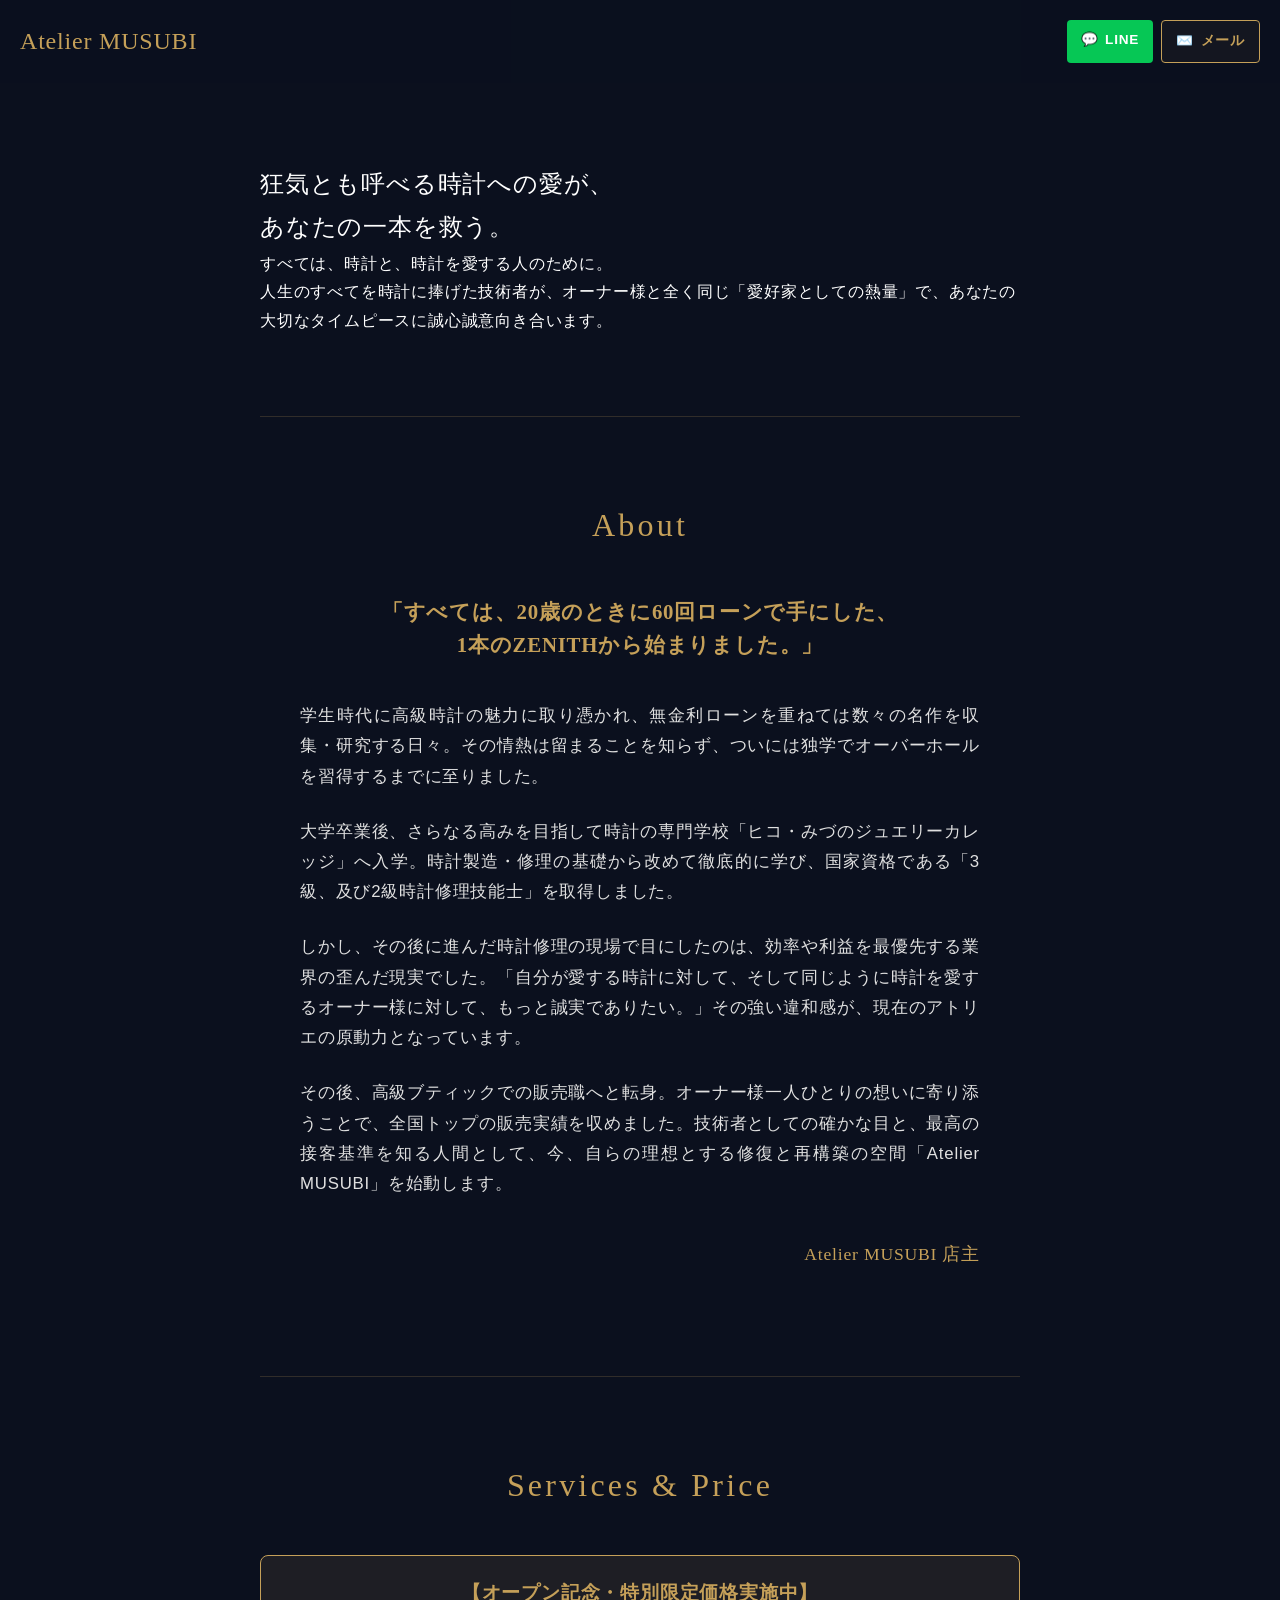
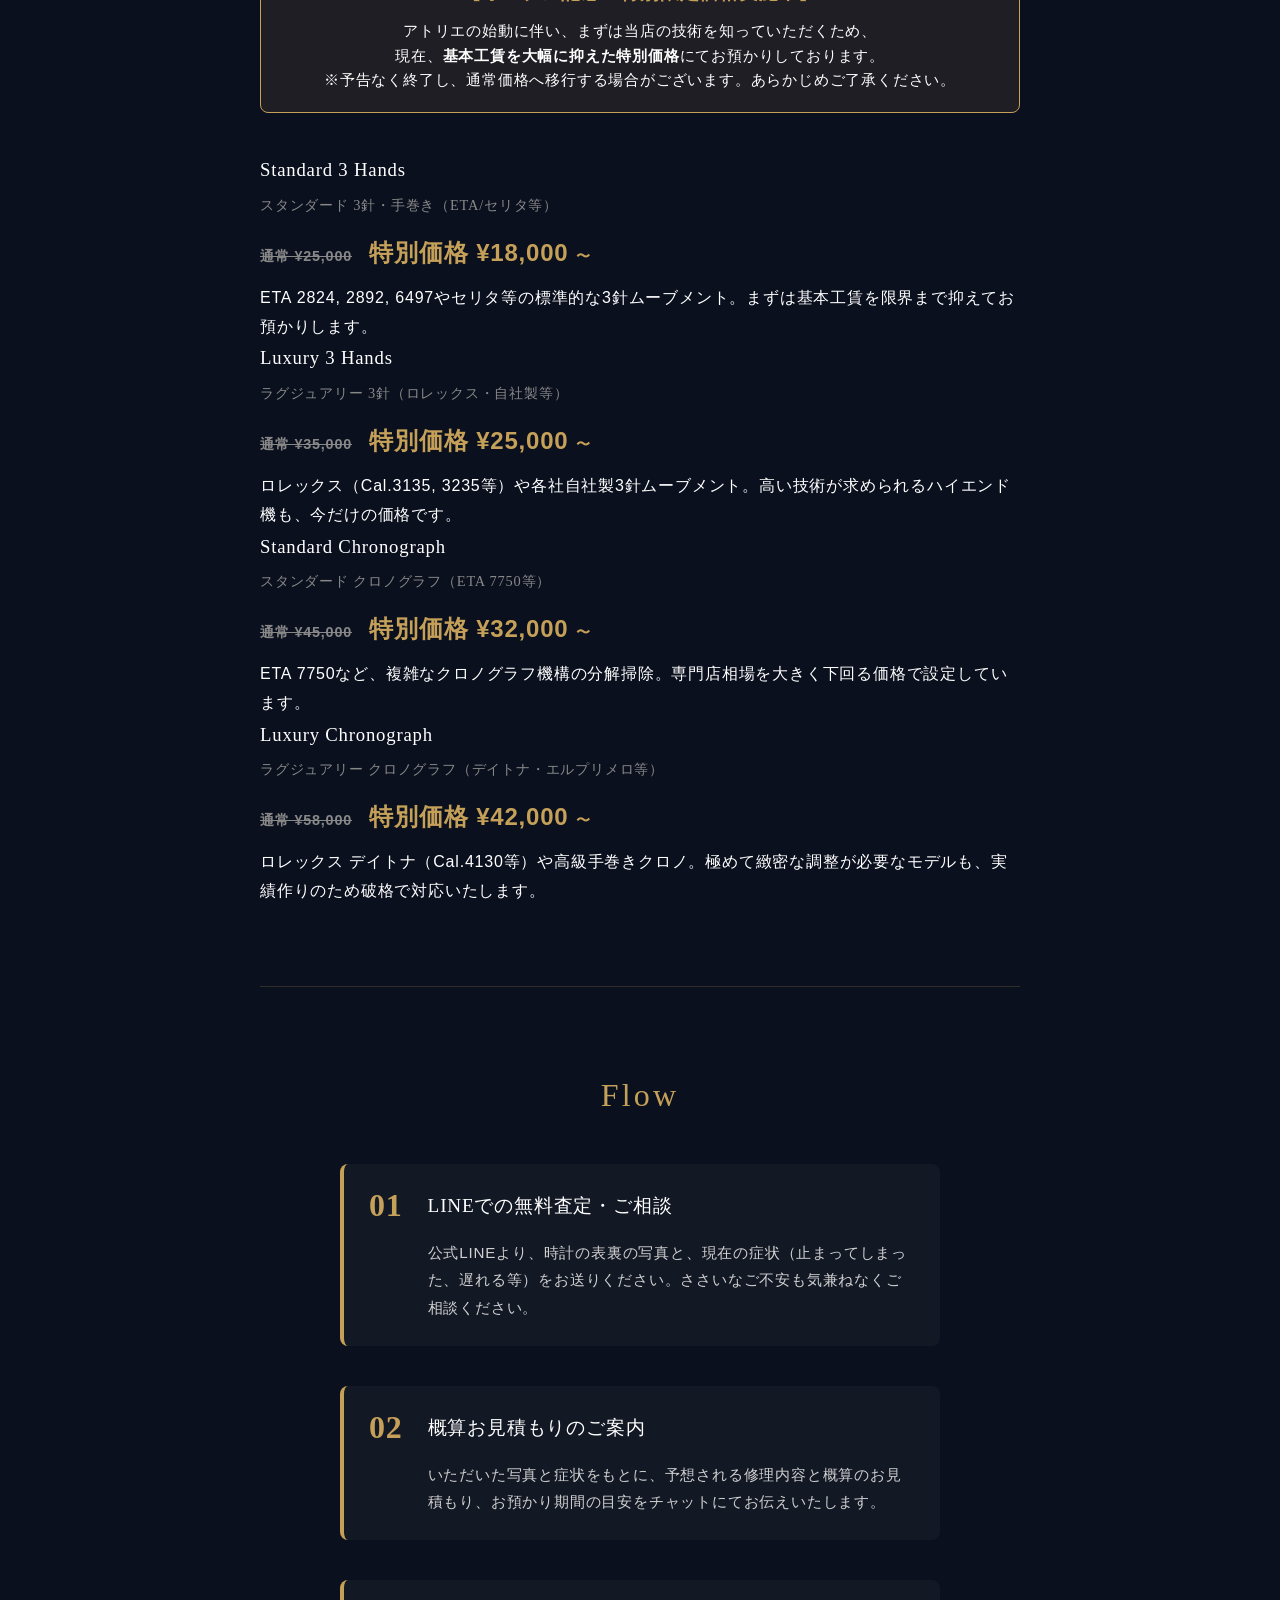
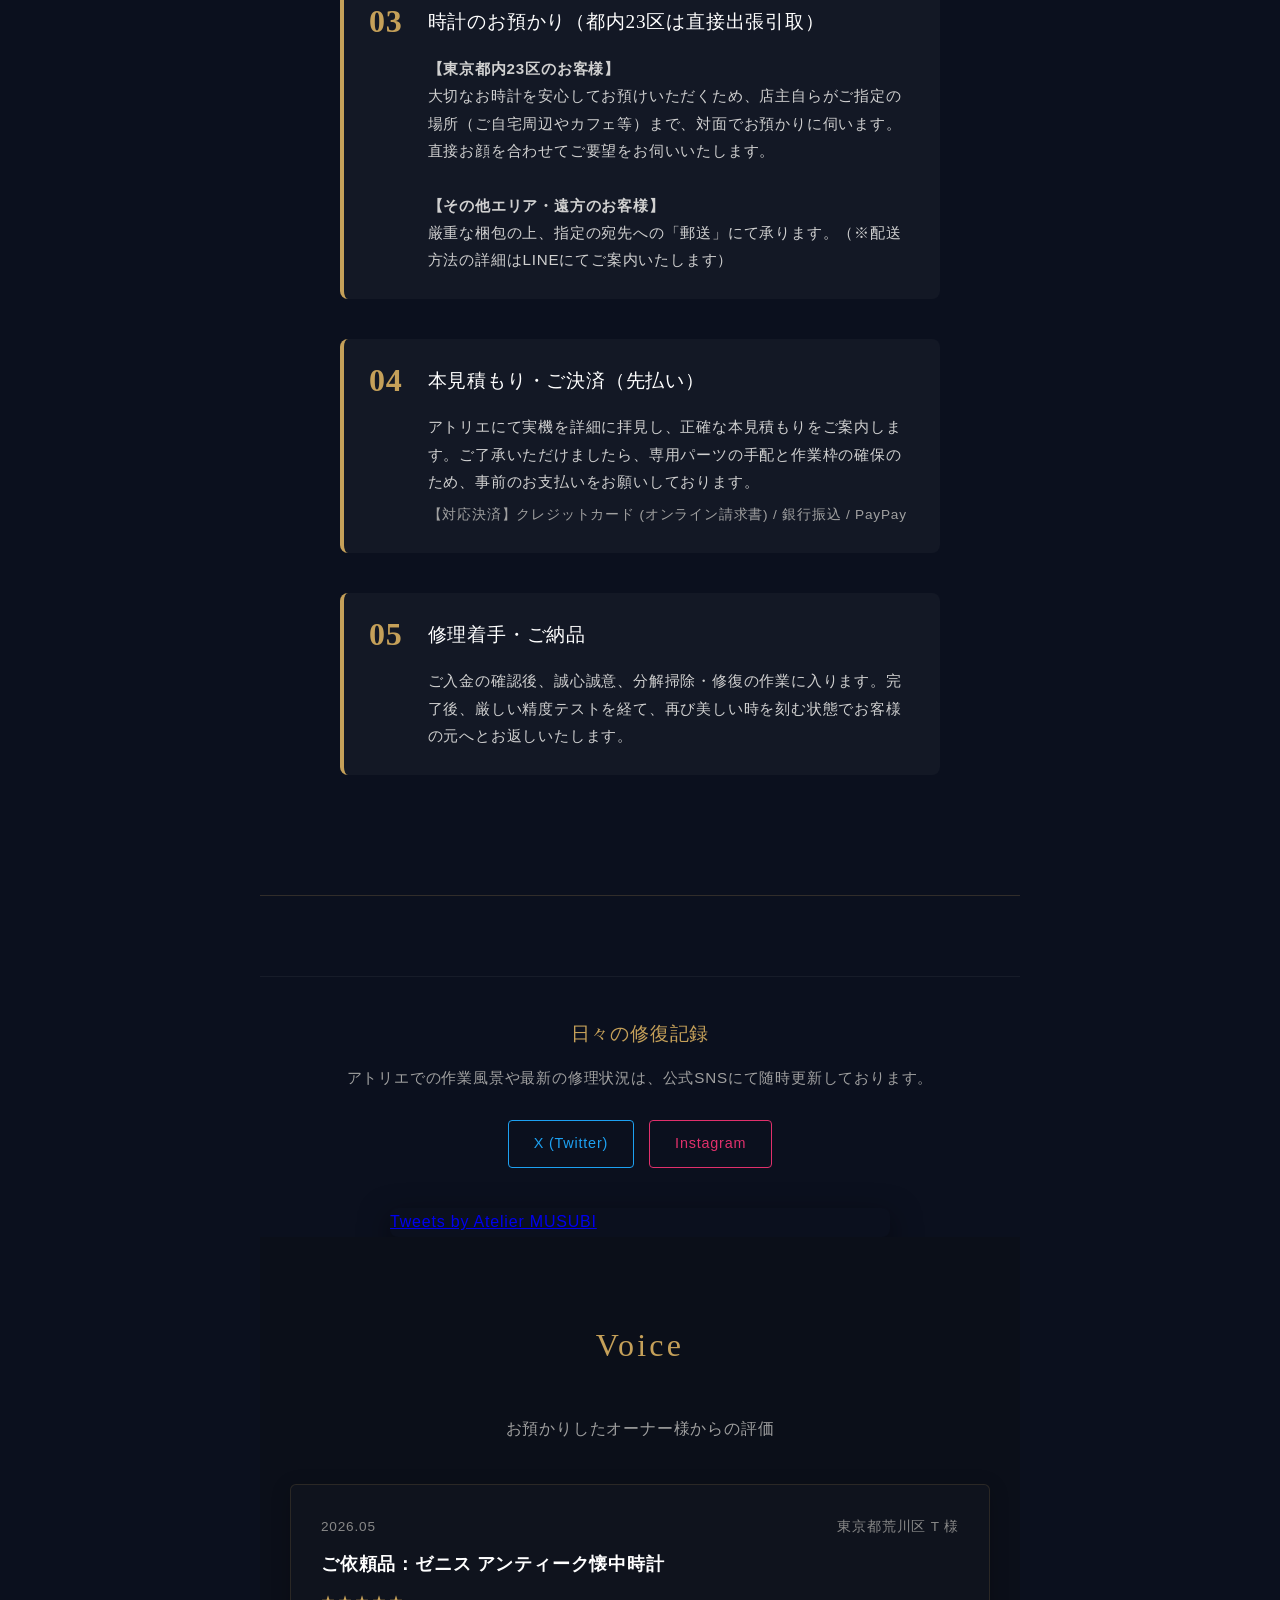
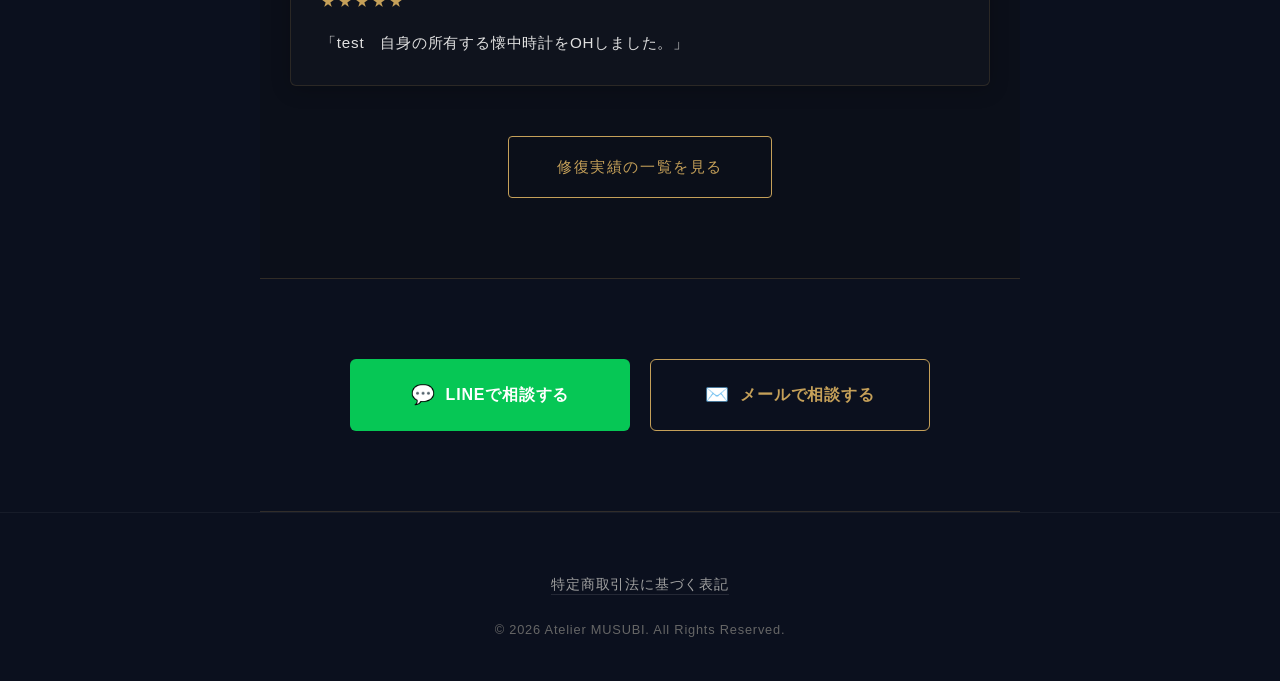
==== index.html @ 2d069932 "Add files via upload" ====
<!DOCTYPE html>
<html lang="ja">
<head>
    <meta charset="UTF-8">
    <meta name="viewport" content="width=device-width, initial-scale=1.0">
    <title>Atelier MUSUBI | 時計修理・再構築アトリエ</title>
    <link rel="stylesheet" href="css/style.css">
</head>
<body>

	<header class="header" style="display: flex; justify-content: space-between; align-items: center;">
        <div class="header-logo">
            <h1><a href="index.html" style="color: #c5a059; text-decoration: none;">Atelier MUSUBI</a></h1>
        </div>
        <div class="header-contact" style="display: flex; gap: 8px;">
            
            <a href="https://lin.ee/UCH9TGd" target="_blank" style="display: inline-block; padding: 8px 14px; background: #06c755; color: #fff; text-decoration: none; border-radius: 4px; font-size: 0.85rem; font-weight: bold; transition: opacity 0.3s;">
                <span style="margin-right: 2px;">💬</span> LINE
            </a>
            
            <a href="mailto:atelier.watch.musubi@gmail.com?subject=【Atelier MUSUBI】無料査定・修理のご相談&body=以下の項目をご記入の上、送信してください。写真をご添付いただけますと、よりスムーズな概算お見積りが可能です。%0D%0A%0D%0A■時計のブランド：%0D%0A%0D%0A■モデル名・型番：%0D%0A%0D%0A■現在の状態（止まっている、遅れるなど）：%0D%0A%0D%0A■その他ご相談事項：" style="display: inline-block; padding: 8px 14px; background: rgba(197, 160, 89, 0.05); border: 1px solid #c5a059; color: #c5a059; text-decoration: none; border-radius: 4px; font-size: 0.85rem; font-weight: bold; transition: all 0.3s;">
                <span style="margin-right: 2px;">✉️</span> メール
            </a>
            
        </div>
    </header>

    <main>
        <section id="hero" class="section-hero">
            <div class="hero-content">
                <h2 class="hero-catchphrase">狂気とも呼べる時計への愛が、<br>あなたの一本を救う。</h2>
                <p class="hero-subtext">すべては、時計と、時計を愛する人のために。<br>人生のすべてを時計に捧げた技術者が、オーナー様と全く同じ「愛好家としての熱量」で、あなたの大切なタイムピースに誠心誠意向き合います。</p>
            </div>
        </section>

        <section id="about" class="section-about">
            <h2 class="section-title">About</h2>
            <div class="about-content">
                <div class="profile-story">
                    <p class="story-lead">「すべては、20歳のときに60回ローンで手にした、</br>1本のZENITHから始まりました。」</p>
                    
                    <p>学生時代に高級時計の魅力に取り憑かれ、無金利ローンを重ねては数々の名作を収集・研究する日々。その情熱は留まることを知らず、ついには独学でオーバーホールを習得するまでに至りました。</p>
                    
                    <p>大学卒業後、さらなる高みを目指して時計の専門学校「ヒコ・みづのジュエリーカレッジ」へ入学。時計製造・修理の基礎から改めて徹底的に学び、国家資格である「3級、及び2級時計修理技能士」を取得しました。</p>
                    
                    <p>しかし、その後に進んだ時計修理の現場で目にしたのは、効率や利益を最優先する業界の歪んだ現実でした。「自分が愛する時計に対して、そして同じように時計を愛するオーナー様に対して、もっと誠実でありたい。」その強い違和感が、現在のアトリエの原動力となっています。</p>
                    
                    <p>その後、高級ブティックでの販売職へと転身。オーナー様一人ひとりの想いに寄り添うことで、全国トップの販売実績を収めました。技術者としての確かな目と、最高の接客基準を知る人間として、今、自らの理想とする修復と再構築の空間「Atelier MUSUBI」を始動します。</p>
                    
                    <p class="story-signature">Atelier MUSUBI 店主</p>
                </div>
            </div>
        </section>

        <section id="services" class="section-services">
            <h2 class="section-title">Services & Price</h2>
            
            <div class="campaign-box" style="background-color: rgba(197, 160, 89, 0.1); border: 1px solid #c5a059; padding: 20px; border-radius: 8px; margin-bottom: 40px; text-align: center;">
                <h3 style="color: #c5a059; margin-bottom: 10px; font-weight: bold;">【オープン記念・特別限定価格実施中】</h3>
                <p style="font-size: 0.95rem; line-height: 1.6;">
                    アトリエの始動に伴い、まずは当店の技術を知っていただくため、<br>
                    現在、<b>基本工賃を大幅に抑えた特別価格</b>にてお預かりしております。<br>
                    ※予告なく終了し、通常価格へ移行する場合がございます。あらかじめご了承ください。
                </p>
            </div>

            <div class="services-list">
                
                <div class="service-item">
                    <h3>Standard 3 Hands<br><span style="font-size: 0.9rem; color: #888;">スタンダード 3針・手巻き（ETA/セリタ等）</span></h3>
                    <p class="price" style="font-size: 1.5rem; color: #c5a059; font-weight: bold; margin: 10px 0;">
                        <span style="font-size: 0.9rem; text-decoration: line-through; color: #888; margin-right: 10px;">通常 ¥25,000</span>
                        特別価格 ¥18,000 <span style="font-size: 0.9rem;">〜</span>
                    </p>
                    <p class="service-desc">ETA 2824, 2892, 6497やセリタ等の標準的な3針ムーブメント。まずは基本工賃を限界まで抑えてお預かりします。</p>
                </div>

                <div class="service-item">
                    <h3>Luxury 3 Hands<br><span style="font-size: 0.9rem; color: #888;">ラグジュアリー 3針（ロレックス・自社製等）</span></h3>
                    <p class="price" style="font-size: 1.5rem; color: #c5a059; font-weight: bold; margin: 10px 0;">
                        <span style="font-size: 0.9rem; text-decoration: line-through; color: #888; margin-right: 10px;">通常 ¥35,000</span>
                        特別価格 ¥25,000 <span style="font-size: 0.9rem;">〜</span>
                    </p>
                    <p class="service-desc">ロレックス（Cal.3135, 3235等）や各社自社製3針ムーブメント。高い技術が求められるハイエンド機も、今だけの価格です。</p>
                </div>

                <div class="service-item">
                    <h3>Standard Chronograph<br><span style="font-size: 0.9rem; color: #888;">スタンダード クロノグラフ（ETA 7750等）</span></h3>
                    <p class="price" style="font-size: 1.5rem; color: #c5a059; font-weight: bold; margin: 10px 0;">
                        <span style="font-size: 0.9rem; text-decoration: line-through; color: #888; margin-right: 10px;">通常 ¥45,000</span>
                        特別価格 ¥32,000 <span style="font-size: 0.9rem;">〜</span>
                    </p>
                    <p class="service-desc">ETA 7750など、複雑なクロノグラフ機構の分解掃除。専門店相場を大きく下回る価格で設定しています。</p>
                </div>

                <div class="service-item">
                    <h3>Luxury Chronograph<br><span style="font-size: 0.9rem; color: #888;">ラグジュアリー クロノグラフ（デイトナ・エルプリメロ等）</span></h3>
                    <p class="price" style="font-size: 1.5rem; color: #c5a059; font-weight: bold; margin: 10px 0;">
                        <span style="font-size: 0.9rem; text-decoration: line-through; color: #888; margin-right: 10px;">通常 ¥58,000</span>
                        特別価格 ¥42,000 <span style="font-size: 0.9rem;">〜</span>
                    </p>
                    <p class="service-desc">ロレックス デイトナ（Cal.4130等）や高級手巻きクロノ。極めて緻密な調整が必要なモデルも、実績作りのため破格で対応いたします。</p>
                </div>

            </div>
        </section>

        <section id="flow" class="section-flow">
            <h2 class="section-title">Flow</h2>
            <div class="flow-container">
                
                <div class="flow-step">
                    <div class="step-number">01</div>
                    <div class="step-content">
                        <h3>LINEでの無料査定・ご相談</h3>
                        <p>公式LINEより、時計の表裏の写真と、現在の症状（止まってしまった、遅れる等）をお送りください。ささいなご不安も気兼ねなくご相談ください。</p>
                    </div>
                </div>

                <div class="flow-step">
                    <div class="step-number">02</div>
                    <div class="step-content">
                        <h3>概算お見積もりのご案内</h3>
                        <p>いただいた写真と症状をもとに、予想される修理内容と概算のお見積もり、お預かり期間の目安をチャットにてお伝えいたします。</p>
                    </div>
                </div>

                <div class="flow-step">
                    <div class="step-number">03</div>
                    <div class="step-content">
                        <h3>時計のお預かり（都内23区は直接出張引取）</h3>
                        <p>
                            <strong>【東京都内23区のお客様】</strong><br>
                            大切なお時計を安心してお預けいただくため、店主自らがご指定の場所（ご自宅周辺やカフェ等）まで、対面でお預かりに伺います。直接お顔を合わせてご要望をお伺いいたします。<br><br>
                            <strong>【その他エリア・遠方のお客様】</strong><br>
                            厳重な梱包の上、指定の宛先への「郵送」にて承ります。（※配送方法の詳細はLINEにてご案内いたします）
                        </p>
                    </div>
                </div>

<div class="flow-step">
                    <div class="step-number">04</div>
                    <div class="step-content">
                        <h3>本見積もり・ご決済（先払い）</h3>
                        <p>アトリエにて実機を詳細に拝見し、正確な本見積もりをご案内します。ご了承いただけましたら、専用パーツの手配と作業枠の確保のため、事前のお支払いをお願いしております。<br>
                        <span style="font-size: 0.85rem; color: #a0a0a0; display: inline-block; margin-top: 8px;">【対応決済】クレジットカード (オンライン請求書) / 銀行振込 / PayPay</span></p>
                    </div>
                </div>

                <div class="flow-step">
                    <div class="step-number">05</div>
                    <div class="step-content">
                        <h3>修理着手・ご納品</h3>
                        <p>ご入金の確認後、誠心誠意、分解掃除・修復の作業に入ります。完了後、厳しい精度テストを経て、再び美しい時を刻む状態でお客様の元へとお返しいたします。</p>
                    </div>
                </div>

            </div>
        </section>
<div style="margin-top: 80px; padding-top: 40px; border-top: 1px solid rgba(255,255,255,0.05);">
                    <h3 style="color: #c5a059; font-size: 1.2rem; margin-bottom: 15px; text-align: center;">日々の修復記録</h3>
                    <p style="font-size: 0.95rem; color: #a0a0a0; margin-bottom: 30px; text-align: center; line-height: 1.6;">
                        アトリエでの作業風景や最新の修理状況は、公式SNSにて随時更新しております。
                    </p>
                    
                    <div style="display: flex; justify-content: center; gap: 15px; margin-bottom: 40px;">
                        <a href="https://twitter.com/Atelier_MUSUBI" target="_blank" style="display: inline-block; padding: 10px 25px; border: 1px solid #1DA1F2; color: #1DA1F2; text-decoration: none; border-radius: 4px; font-size: 0.9rem; transition: 0.3s;">
                            X (Twitter)
                        </a>
                        <a href="https://instagram.com/atelier.musubi" target="_blank" style="display: inline-block; padding: 10px 25px; border: 1px solid #E1306C; color: #E1306C; text-decoration: none; border-radius: 4px; font-size: 0.9rem; transition: 0.3s;">
                            Instagram
                        </a>
                    </div>

                    <div style="max-width: 500px; margin: 0 auto; border-radius: 8px; overflow: hidden; box-shadow: 0 10px 30px rgba(0,0,0,0.5);">
                        <a class="twitter-timeline" data-height="500" data-theme="dark" href="https://twitter.com/Atelier_MUSUBI">Tweets by Atelier MUSUBI</a> 
                        <script async src="https://platform.twitter.com/widgets.js" charset="utf-8"></script>
                    </div>
                </div>

<section id="reviews" style="padding: 80px 0; background-color: #0b0f19;">
            <div style="max-width: 800px; margin: 0 auto; padding: 0 20px;">
                <h2 class="section-title">Voice</h2>
                <p style="text-align: center; margin-bottom: 40px; color: #a0a0a0;">お預かりしたオーナー様からの評価</p>
                
                <div id="auto-reviews" class="reviews-grid"></div>

                <div style="text-align: center; margin-top: 50px;">
                    <a href="works.html" style="display: inline-block; padding: 16px 48px; border: 1px solid #c5a059; color: #c5a059; text-decoration: none; font-size: 0.95rem; letter-spacing: 0.1em; transition: all 0.3s ease; border-radius: 4px;" onmouseover="this.style.backgroundColor='#c5a059'; this.style.color='#12182b';" onmouseout="this.style.backgroundColor='transparent'; this.style.color='#c5a059';">
                        修復実績の一覧を見る
                    </a>
                </div>
            </div>
        </section>



        <section id="contact" class="section-contact">
                            <div style="display: flex; flex-wrap: wrap; justify-content: center; gap: 20px;">
                    <a href="https://lin.ee/UCH9TGd" target="_blank" style="display: flex; align-items: center; justify-content: center; width: 280px; padding: 18px 0; background: #06c755; color: #fff; text-decoration: none; border-radius: 6px; font-weight: bold; letter-spacing: 0.05em; transition: 0.3s;">
                        <span style="font-size: 1.2rem; margin-right: 10px;">💬</span> LINEで相談する
                    </a>

                    <a href="mailto:your-email@example.com?subject=【Atelier MUSUBI】無料査定・修理のご相談&body=以下の項目をご記入の上、送信してください。写真をご添付いただけますと、よりスムーズな概算お見積りが可能です。%0D%0A%0D%0A■時計のブランド：%0D%0A%0D%0A■モデル名・型番：%0D%0A%0D%0A■現在の状態（止まっている、遅れるなど）：%0D%0A%0D%0A■その他ご相談事項：" style="display: flex; align-items: center; justify-content: center; width: 280px; padding: 18px 0; background: transparent; border: 1px solid #c5a059; color: #c5a059; text-decoration: none; border-radius: 6px; font-weight: bold; letter-spacing: 0.05em; transition: 0.3s;">
    <span style="font-size: 1.2rem; margin-right: 10px;">✉️</span> メールで相談する
</a>
                </div>
            </div>
        </section>
        </section>
    </main>




    <footer class="footer" style="text-align: center; padding: 60px 0 40px; color: #666; font-size: 0.8rem; border-top: 1px solid rgba(255,255,255,0.05);">
        <div style="margin-bottom: 20px;">
            <a href="law.html" style="color: #a0a0a0; text-decoration: none; font-size: 0.85rem; border-bottom: 1px solid rgba(255,255,255,0.1); padding-bottom: 2px; transition: color 0.3s;" onmouseover="this.style.color='#c5a059';" onmouseout="this.style.color='#a0a0a0';">
                特定商取引法に基づく表記
            </a>
        </div>
        <p>&copy; 2026 Atelier MUSUBI. All Rights Reserved.</p>
    </footer>

<script src="js/reviews.js"></script>

</body>
</html>
</body>
</html>
---- css/style.css ----
@charset "UTF-8";

/* ========================================
   ベース設定（全体のリセットと基本カラー）
   ======================================== */
* {
    margin: 0;
    padding: 0;
    box-sizing: border-box;
}

body {
    /* 深いネイビーを背景に、文字を白に */
    background-color: #0b101e;
    color: #ffffff;
    font-family: "Helvetica Neue", Arial, "Hiragino Kaku Gothic ProN", "Hiragino Sans", Meiryo, sans-serif;
    line-height: 1.8;
    letter-spacing: 0.05em;
}

/* 見出し用の優雅なフォント（明朝体で高級感を演出） */
h1, h2, h3 {
    font-family: "Yu Mincho", "Hiragino Mincho ProN", serif;
    font-weight: normal;
}

/* ========================================
   レイアウトの共通設定
   ======================================== */
main {
    max-width: 800px; /* PCで見ても広がりすぎず、読みやすい幅に制限 */
    margin: 0 auto;   /* 画面の中央に配置 */
    padding: 0 20px;
}

section {
    padding: 80px 0; /* 各セクションの上下にたっぷりとした余白をとる */
    border-bottom: 1px solid rgba(197, 160, 89, 0.2); /* 区切り線として、うっすらとしたゴールドの線を引く */
}

.section-title {
    color: #c5a059; /* Atelier MUSUBIのアクセントカラー（ゴールド） */
    font-size: 2rem;
    text-align: center;
    margin-bottom: 40px;
    letter-spacing: 0.1em;
}

/* ========================================
   ヘッダー（一番上の領域）
   ======================================== */
.header {
    display: flex;
    justify-content: space-between;
    align-items: center;
    padding: 20px;
    background-color: rgba(11, 16, 30, 0.9);
    position: sticky; /* スクロールしても上部に追従させる */
    top: 0;
}

.header-logo h1 {
    font-size: 1.5rem;
    color: #c5a059;
}

/* ========================================
   ボタン（LINEへの導線）
   ======================================== */
.btn-line-header {
    background-color: #06C755;
    color: #fff;
    text-decoration: none;
    padding: 10px 20px;
    border-radius: 20px;
    font-size: 0.9rem;
    font-weight: bold;
}

.btn-line-main {
    display: block;
    width: 100%;
    max-width: 300px;
    margin: 40px auto 0;
    padding: 15px 0;
    background-color: #06C755;
    color: #fff;
    text-align: center;
    text-decoration: none;
    border-radius: 30px;
    font-weight: bold;
    letter-spacing: 0.05em;
    transition: opacity 0.3s;
}

.btn-line-main:hover {
    opacity: 0.8;
}

/* ========================================
   Aboutセクションの装飾
   ======================================== */
.about-content {
    max-width: 680px;
    margin: 0 auto;
}

.profile-story p {
    margin-bottom: 25px;
    font-size: 1.05rem;
    color: #e0e0e0;
    text-align: justify;
}

.profile-story .story-lead {
    font-family: "Yu Mincho", "Hiragino Mincho ProN", serif;
    font-size: 1.3rem;
    color: #c5a059;
    line-height: 1.6;
    text-align: center;
    margin-bottom: 40px;
    font-weight: bold;
}

.profile-story .story-signature {
    font-family: "Yu Mincho", "Hiragino Mincho ProN", serif;
    text-align: right;
    font-size: 1.1rem;
    color: #c5a059;
    margin-top: 40px;
}

/* ========================================
   Flowセクションの装飾
   ======================================== */
.flow-container {
    max-width: 600px;
    margin: 0 auto;
}

.flow-step {
    display: flex;
    align-items: flex-start;
    margin-bottom: 40px;
    background-color: rgba(255, 255, 255, 0.03);
    padding: 25px;
    border-radius: 8px;
    border-left: 4px solid #c5a059;
}

.step-number {
    font-family: "Yu Mincho", "Hiragino Mincho ProN", serif;
    font-size: 2rem;
    color: #c5a059;
    font-weight: bold;
    margin-right: 25px;
    line-height: 1;
}

.step-content h3 {
    font-size: 1.2rem;
    margin-bottom: 15px;
    color: #ffffff;
}

.step-content p {
    font-size: 0.95rem;
    color: #d0d0d0;
}
/* ========================================
   お客様の声（Voice）の装飾
   ======================================== */
.reviews-grid {
    display: flex;
    flex-direction: column;
    gap: 30px;
    max-width: 700px;
    margin: 0 auto;
}

.review-card {
    background: rgba(255, 255, 255, 0.02);
    border: 1px solid rgba(197, 160, 89, 0.15);
    padding: 30px;
    border-radius: 6px;
    box-shadow: 0 4px 20px rgba(0, 0, 0, 0.2);
}

.review-meta {
    display: flex;
    justify-content: space-between;
    font-size: 0.85rem;
    color: #888;
    margin-bottom: 10px;
}

.review-model {
    font-size: 1.1rem;
    color: #ffffff;
    margin-bottom: 8px;
    font-family: "Yu Mincho", "Hiragino Mincho ProN", serif;
}

.review-stars {
    color: #c5a059; /* ゴールド */
    font-size: 0.9rem;
    margin-bottom: 15px;
    letter-spacing: 0.2em;
}

.review-comment {
    color: #e0e0e0;
    font-size: 0.95rem;
    line-height: 1.7;
    text-align: justify;
}
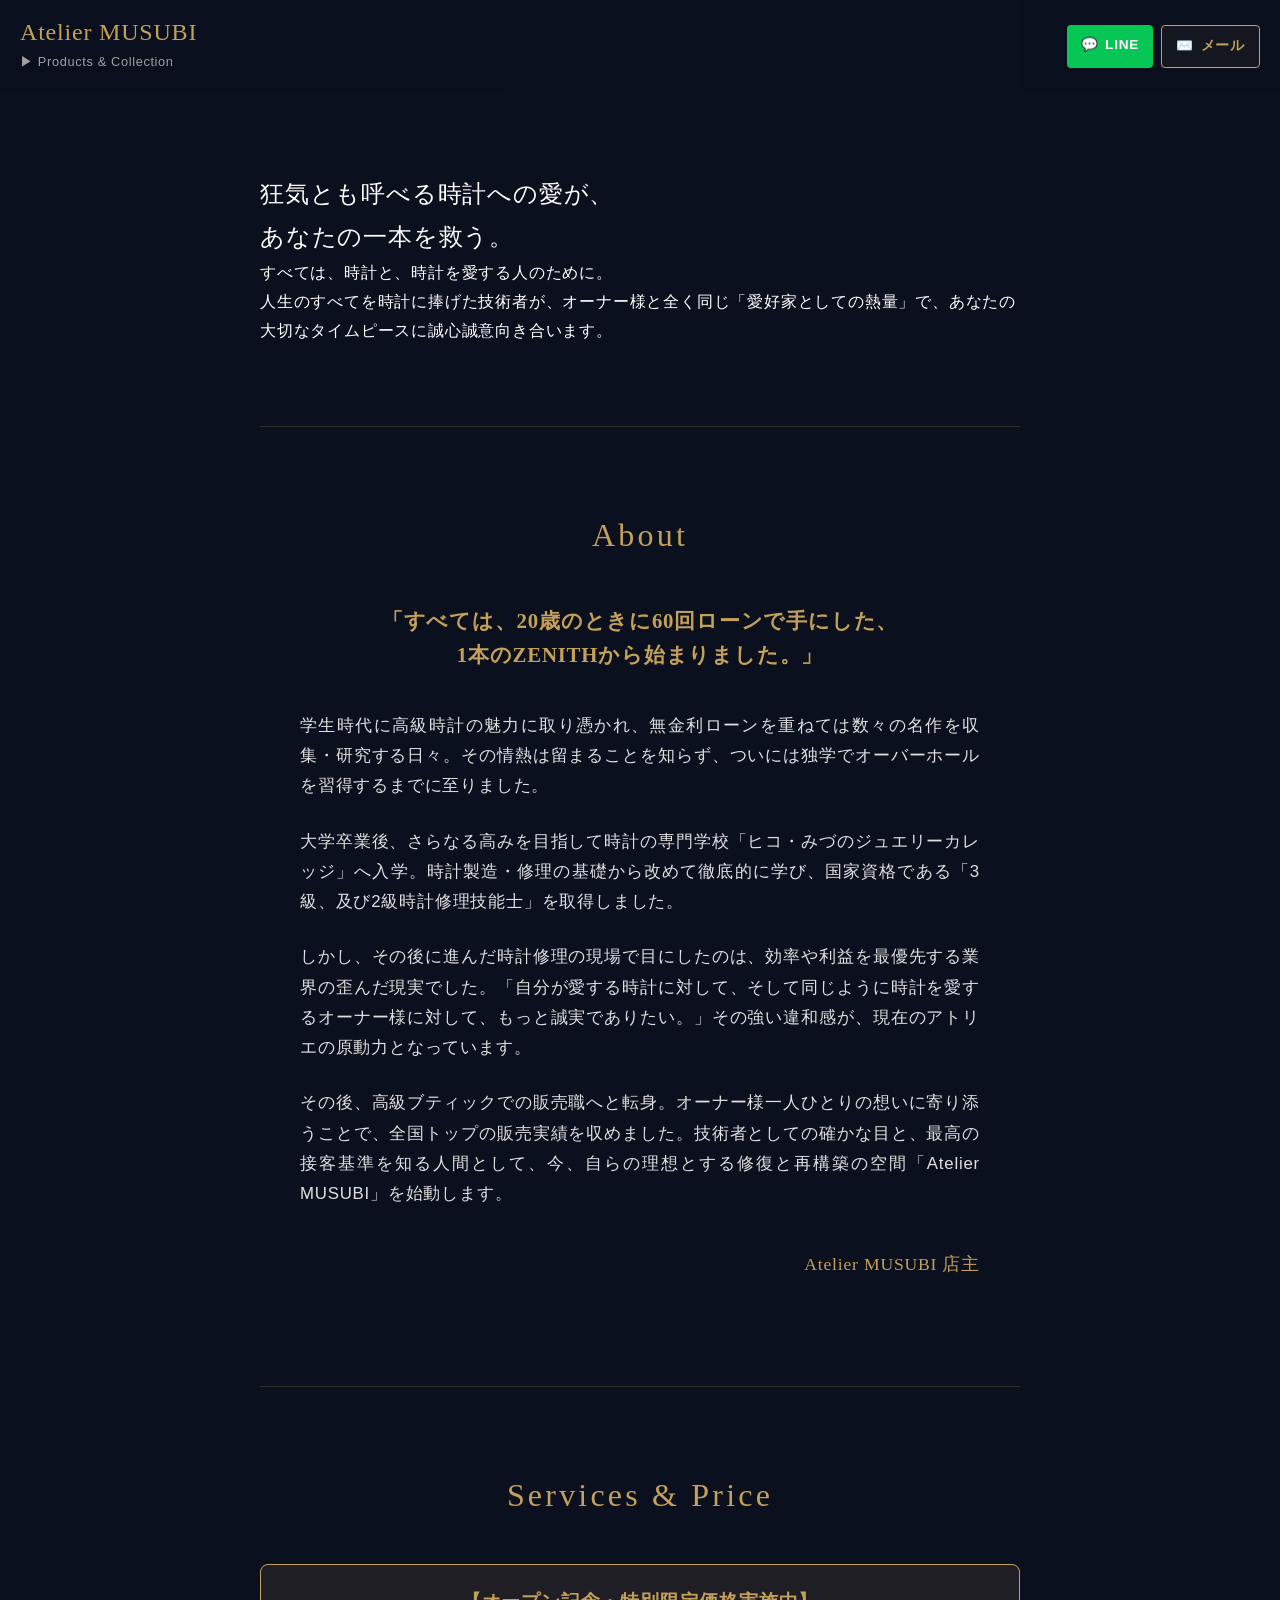
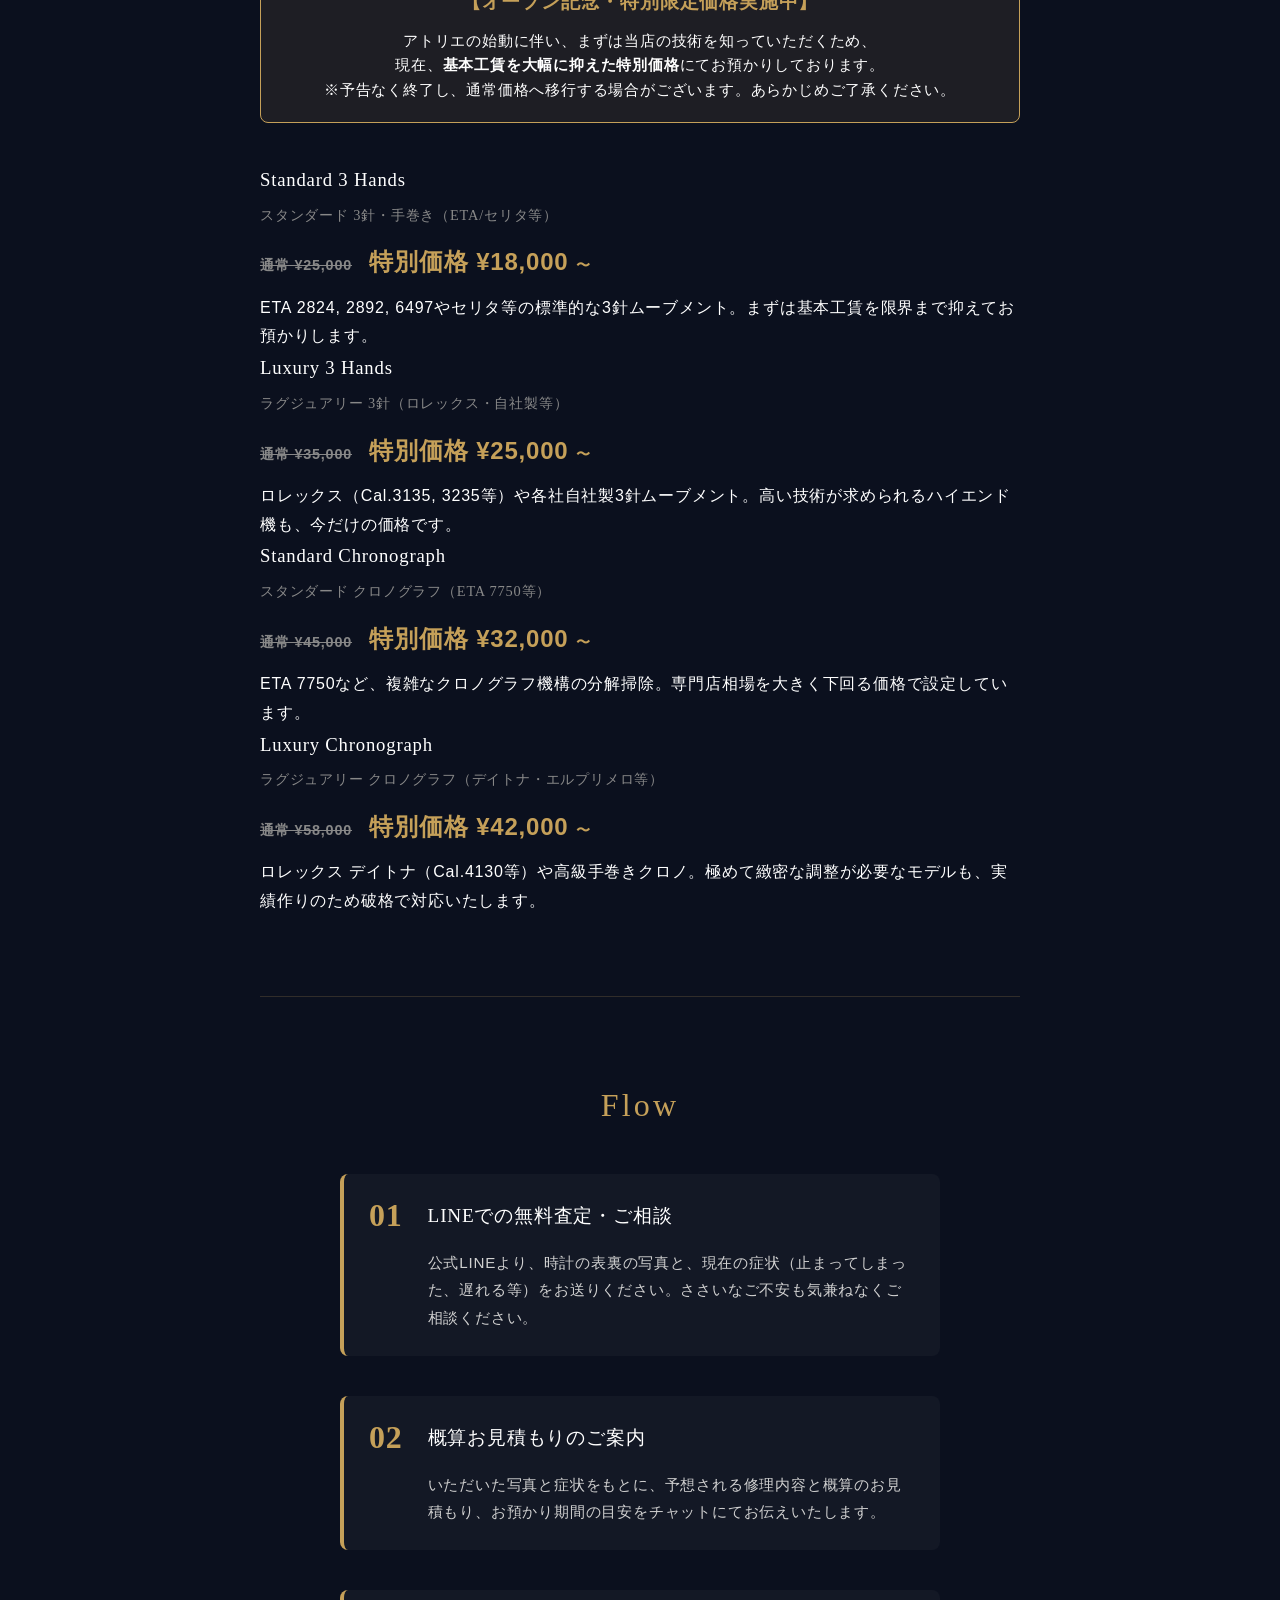
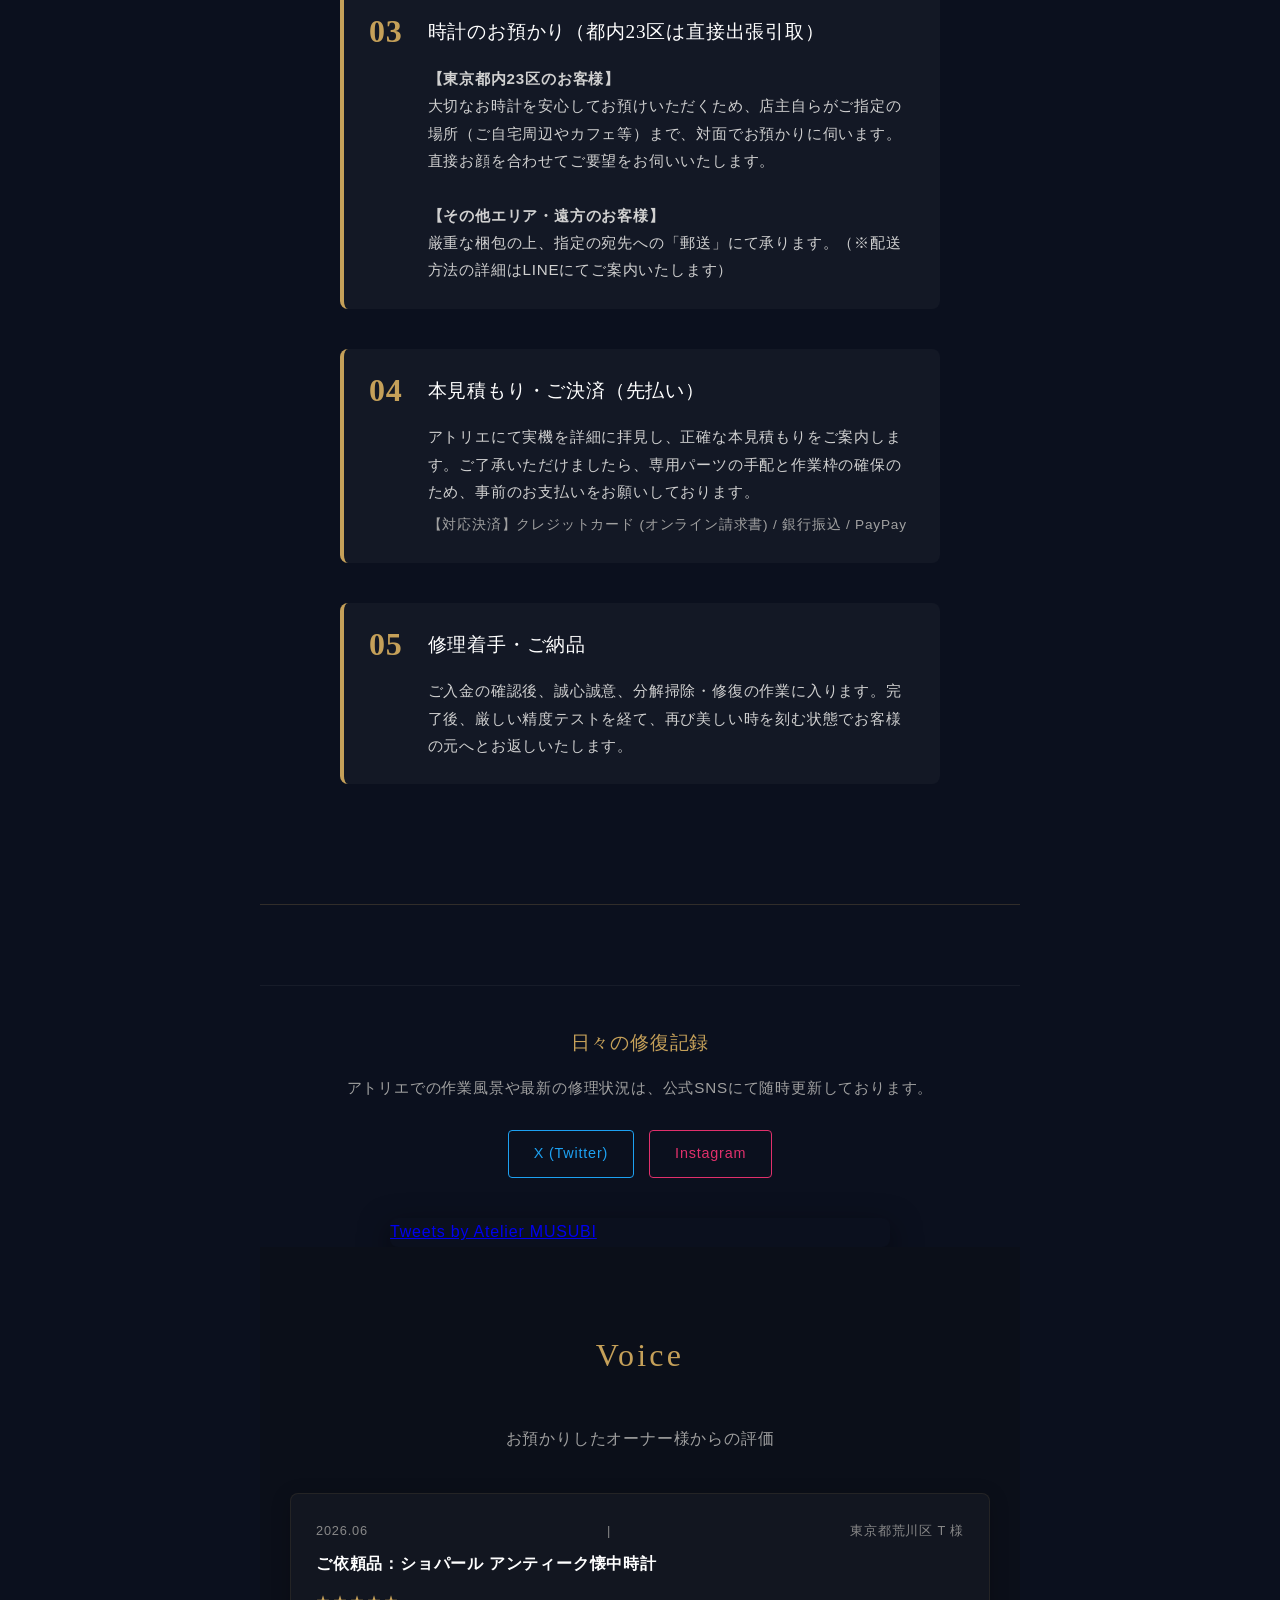
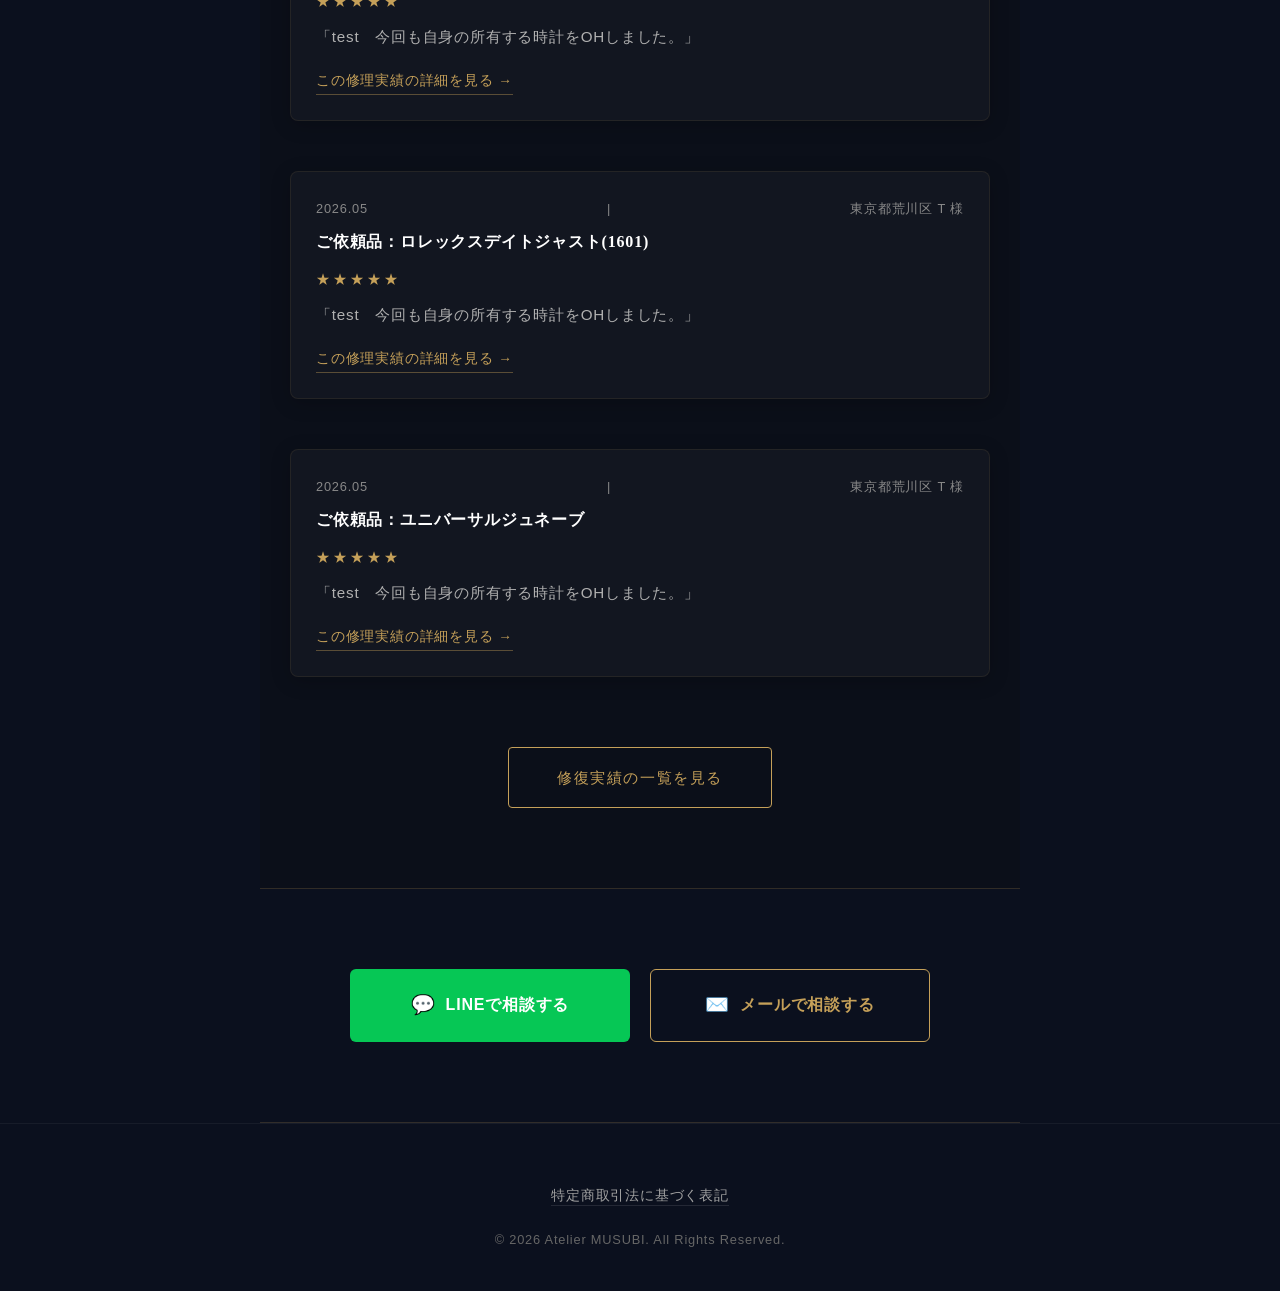
==== commit 85bffbc4: "Add files via upload" ====
--- a/index.html
+++ b/index.html
@@ -8,20 +8,21 @@
 </head>
 <body>
 
-	<header class="header" style="display: flex; justify-content: space-between; align-items: center;">
-        <div class="header-logo">
-            <h1><a href="index.html" style="color: #c5a059; text-decoration: none;">Atelier MUSUBI</a></h1>
+	<!-- 共通ヘッダー（全ページ差し替え用） -->
+    <header class="header" style="display: flex; justify-content: space-between; align-items: center;">
+        <div class="header-logo" style="display: flex; flex-direction: column; gap: 6px;">
+            <h1 style="margin: 0; line-height: 1;"><a href="index.html" style="color: #c5a059; text-decoration: none;">Atelier MUSUBI</a></h1>
+            <a href="products.html" style="color: #a0a0a0; text-decoration: none; font-size: 0.8rem; letter-spacing: 0.05em; transition: color 0.3s;" onmouseover="this.style.color='#c5a059';" onmouseout="this.style.color='#a0a0a0';">
+                ▶ Products & Collection
+            </a>
         </div>
         <div class="header-contact" style="display: flex; gap: 8px;">
-            
             <a href="https://lin.ee/UCH9TGd" target="_blank" style="display: inline-block; padding: 8px 14px; background: #06c755; color: #fff; text-decoration: none; border-radius: 4px; font-size: 0.85rem; font-weight: bold; transition: opacity 0.3s;">
                 <span style="margin-right: 2px;">💬</span> LINE
             </a>
-            
             <a href="mailto:atelier.watch.musubi@gmail.com?subject=【Atelier MUSUBI】無料査定・修理のご相談&body=以下の項目をご記入の上、送信してください。写真をご添付いただけますと、よりスムーズな概算お見積りが可能です。%0D%0A%0D%0A■時計のブランド：%0D%0A%0D%0A■モデル名・型番：%0D%0A%0D%0A■現在の状態（止まっている、遅れるなど）：%0D%0A%0D%0A■その他ご相談事項：" style="display: inline-block; padding: 8px 14px; background: rgba(197, 160, 89, 0.05); border: 1px solid #c5a059; color: #c5a059; text-decoration: none; border-radius: 4px; font-size: 0.85rem; font-weight: bold; transition: all 0.3s;">
                 <span style="margin-right: 2px;">✉️</span> メール
             </a>
-            
         </div>
     </header>
 
